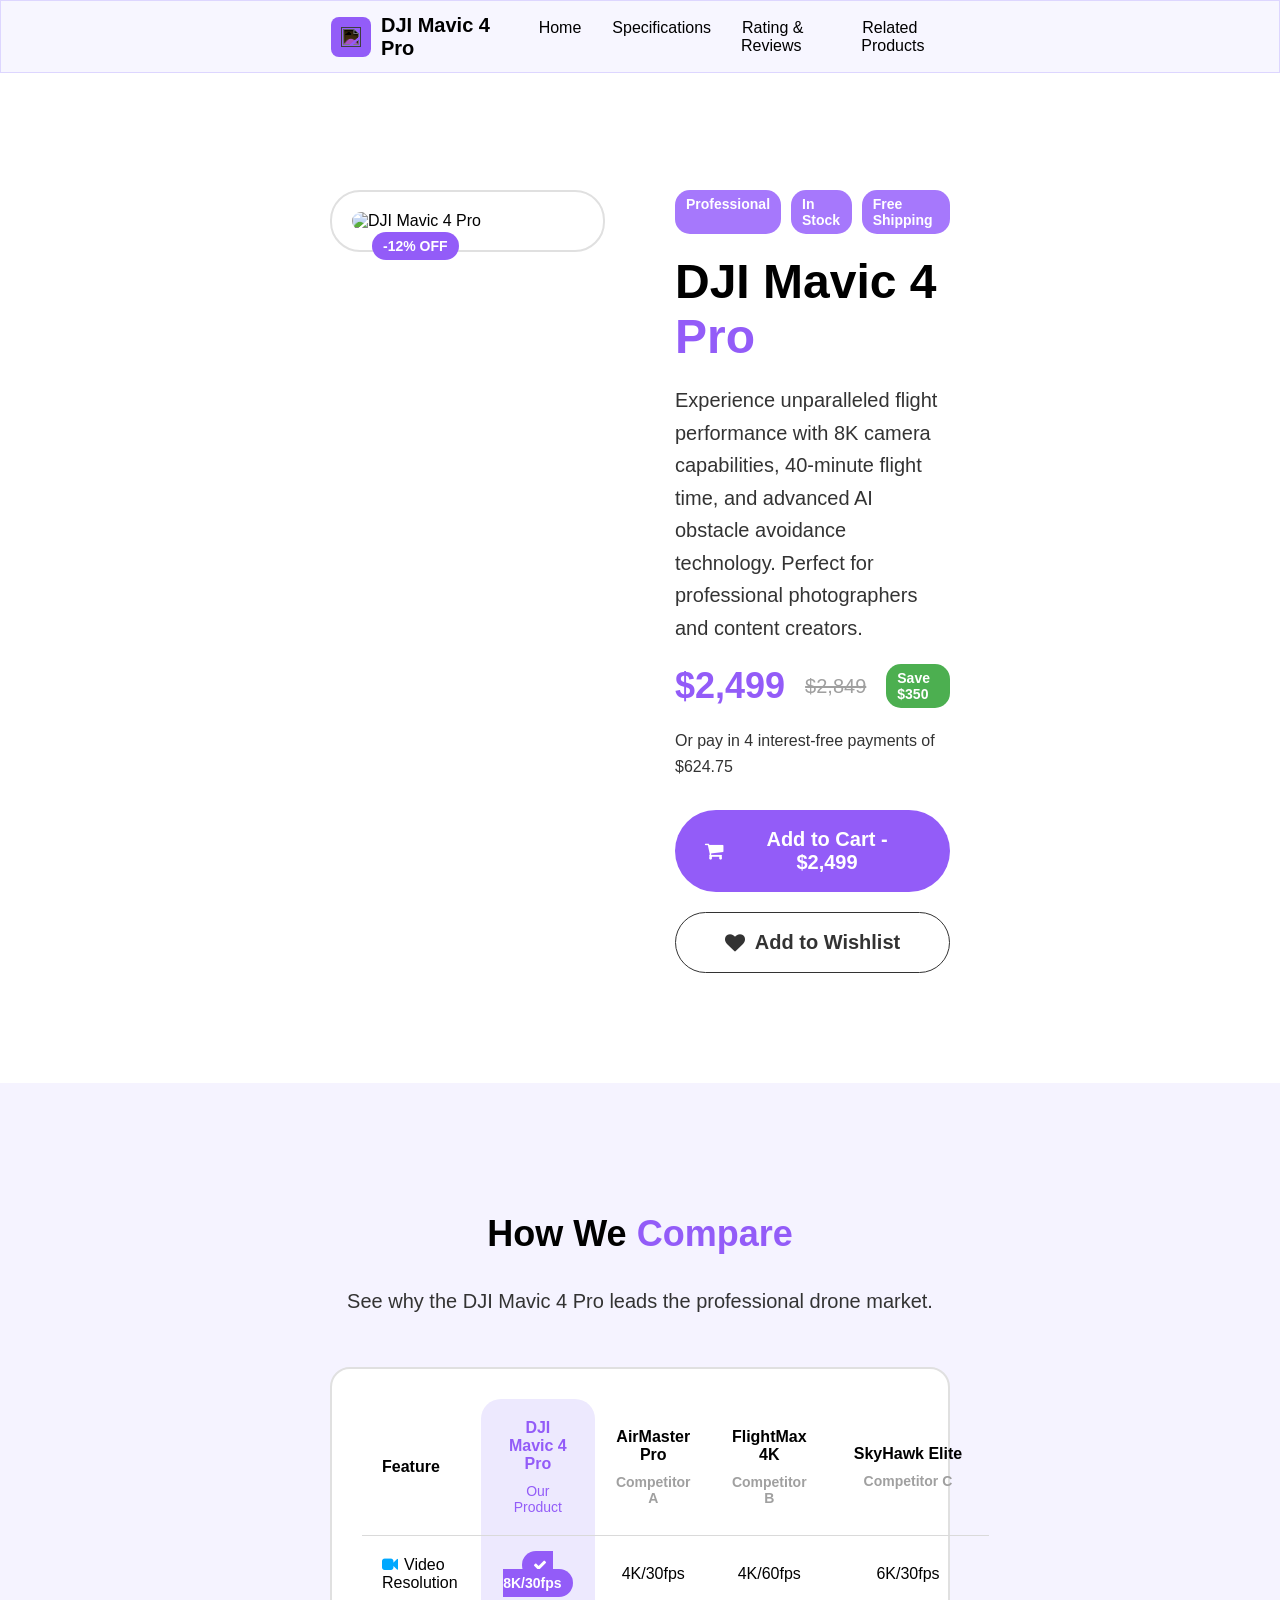
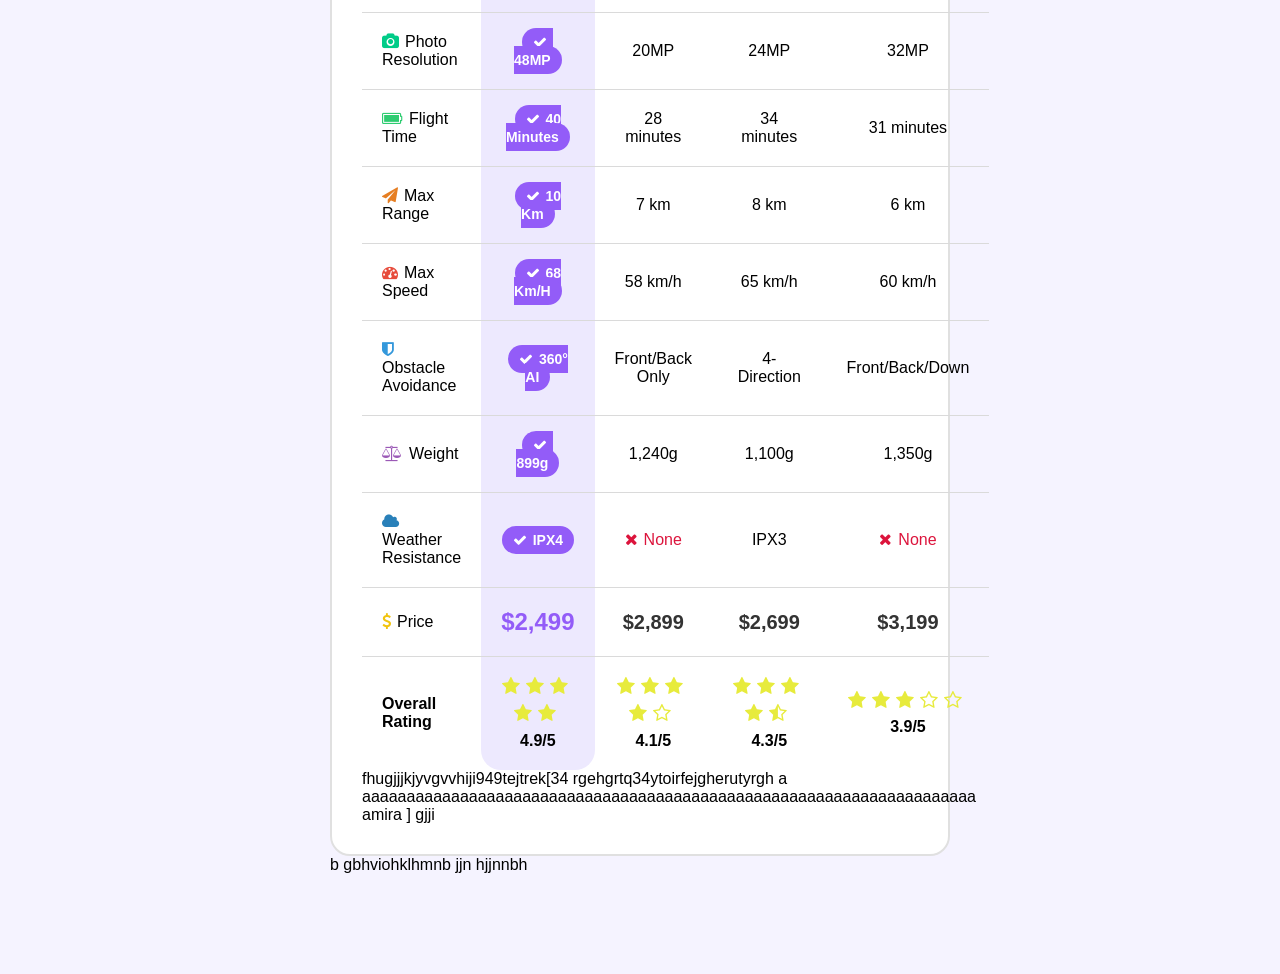
==== index.html @ bcc69028 "Add files via upload" ====
<!DOCTYPE html>
<html lang="en">

<head>
    <meta charset="UTF-8">
    <meta name="viewport" content="width=device-width, initial-scale=1.0">
    <title>Assessment 3</title>
    <link rel="stylesheet" href="style.css">
    <link rel="stylesheet" href="https://cdnjs.cloudflare.com/ajax/libs/font-awesome/4.7.0/css/font-awesome.min.css">
</head>

<body>
    <header class="header container">
        <nav class="nav">
            <div class="nav-title">
                <div class="nav-logo">
                    <img src="images/icon.svg" alt="">
                </div>
                <h1 class="nav-title-text">DJI Mavic 4 Pro</h1>
            </div>
            <ul class="nav-links">
                <li><a href="#home">Home</a></li>
                <li><a href="#specs">Specifications</a></li>
                <li><a href="#">Rating & Reviews</a></li>
                <li><a href="#">Related Products</a></li>
            </ul>
        </nav>
    </header>

    <section id="home" class="section main-section">
        <div class="main-image-box">
            <img src="images/main-image.png" alt="DJI Mavic 4 Pro" class="main-image">
            <span class="badge">-12% OFF</span>
        </div>
        <div class="main-details">
            <div class="d-flex tags">
                <span class="tag badge">Professional</span>
                <span class="tag badge">In Stock</span>
                <span class="tag badge">Free Shipping</span>
            </div>
            <h1 class="main-title">DJI Mavic 4 <span class="highlight">Pro</span></h1>
            <p class="main-description">
                Experience unparalleled flight performance with 8K camera capabilities, 40-minute flight time, and
                advanced AI obstacle avoidance technology. Perfect for professional photographers and content creators.
            </p>
            <div class="d-flex align-center ">
                <span class="discount-price">$2,499</span>
                <span class="original-price">$2,849</span>
                <span class="saved badge">Save $350</span>
            </div>
            <p class="installment">Or pay in 4 interest-free payments of $624.75</p>
            <button class="btn primary"><i class="fa fa-shopping-cart"></i> Add to Cart - $2,499</button>
            <button class="btn secondary"><i class="fa fa-heart"></i> Add to Wishlist</button>
        </div>
    </section>

    <section id="specs" class="section specs-section">
        <div class="specs-header">
            <h2 class="">How We <span class="highlight">Compare</span></h2>
            <p class="specs-description">See why the DJI Mavic 4 Pro leads the professional drone market.</p>
        </div>
        <div class="card card-secandry">
            <table class="specs-table">
                <thead>
                    <tr>
                        <th>Feature</th>
                        <th class="highlight-col">
                            DJI Mavic 4 Pro
                            <span class="comp-sub our-prod-sub">Our Product</span>
                        </th>
                        <th>
                            AirMaster Pro
                            <span class="comp-sub">Competitor A</span>
                        </th>
                        <th>
                            FlightMax 4K
                            <span class="comp-sub">Competitor B</span>
                        </th>
                        <th>
                            SkyHawk Elite
                            <span class="comp-sub">Competitor C</span>
                        </th>
                    </tr>
                </thead>
                <tbody>
                    <!-- Video Resolution -->
                    <tr>
                        <td><i class="fa fa-video-camera feature-icon icon-video"></i>Video Resolution</td>
                        <td class="highlight-col"><span class="badge"><i class="fa fa-check"></i>8K/30fps</span></td>
                        <td>4K/30fps</td>
                        <td>4K/60fps</td>
                        <td>6K/30fps</td>
                    </tr>
                    <!-- Photo Resolution -->
                    <tr>
                        <td><i class="fa fa-camera feature-icon icon-photo"></i>Photo Resolution</td>
                        <td class="highlight-col"><span class="badge"><i class="fa fa-check"></i>48MP</span></td>
                        <td>20MP</td>
                        <td>24MP</td>
                        <td>32MP</td>
                    </tr>
                    <!-- Flight Time -->
                    <tr>
                        <td><i class="fa fa-battery-full feature-icon icon-flight"></i>Flight Time</td>
                        <td class="highlight-col"><span class="badge"><i class="fa fa-check"></i>40 minutes</span></td>
                        <td>28 minutes</td>
                        <td>34 minutes</td>
                        <td>31 minutes</td>
                    </tr>
                    <!-- Max Range -->
                    <tr>
                        <td><i class="fa fa-paper-plane feature-icon icon-range"></i>Max Range</td>
                        <td class="highlight-col"><span class="badge"><i class="fa fa-check"></i>10 km</span></td>
                        <td>7 km</td>
                        <td>8 km</td>
                        <td>6 km</td>
                    </tr>
                    <!-- Max Speed -->
                    <tr>
                        <td><i class="fa fa-dashboard feature-icon icon-speed"></i>Max Speed</td>
                        <td class="highlight-col"><span class="badge"><i class="fa fa-check"></i>68 km/h</span></td>
                        <td>58 km/h</td>
                        <td>65 km/h</td>
                        <td>60 km/h</td>
                    </tr>
                    <!-- Obstacle Avoidance -->
                    <tr>
                        <td><i class="fa fa-shield feature-icon icon-avoid"></i>Obstacle Avoidance</td>
                        <td class="highlight-col"><span class="badge"><i class="fa fa-check"></i>360° AI</span></td>
                        <td class="alert-text">Front/Back Only</td>
                        <td class="alert-text">4-Direction</td>
                        <td class="alert-text">Front/Back/Down</td>
                    </tr>
                    <!-- Weight -->
                    <tr>
                        <td><i class="fa fa-balance-scale feature-icon icon-weight"></i>Weight</td>
                        <td class="highlight-col"><span class="badge"><i class="fa fa-check"></i>899g</span></td>
                        <td>1,240g</td>
                        <td>1,100g</td>
                        <td>1,350g</td>
                    </tr>
                    <!-- Weather Resistance -->
                    <tr>
                        <td><i class="fa fa-cloud feature-icon icon-weather"></i>Weather Resistance</td>
                        <td class="highlight-col"><span class="badge"><i class="fa fa-check"></i>IPX4</span></td>
                        <td class="cross-text"><i class="fa fa-times"></i>None</td>
                        <td>IPX3</td>
                        <td class="cross-text"><i class="fa fa-times"></i>None</td>
                    </tr>
                    <!-- Price -->
                    <tr>
                        <td><i class="fa fa-usd feature-icon icon-price"></i>Price</td>
                        <td class="highlight-col"><span class="price-text">$2,499</span></td>
                        <td class="price-text">$2,899</td>
                        <td class="price-text">$2,699</td>
                        <td class="price-text">$3,199</td>
                    </tr>
                    <!-- Overall Rating -->
                    <tr>
                        <td>Overall Rating</td>
                        <td class="highlight-col">
                            <div class="rating-stars">
                                <i class="fa fa-star"></i><i class="fa fa-star"></i><i class="fa fa-star"></i><i
                                    class="fa fa-star"></i><i class="fa fa-star"></i>
                            </div>
                            <span class="rating-val">4.9/5</span>
                        </td>
                        <td>
                            <div class="rating-stars">
                                <i class="fa fa-star"></i><i class="fa fa-star"></i><i class="fa fa-star"></i><i
                                    class="fa fa-star"></i><i class="fa fa-star-o"></i>
                            </div>
                            <span class="rating-val">4.1/5</span>
                        </td>
                        <td>
                            <div class="rating-stars">
                                <i class="fa fa-star"></i><i class="fa fa-star"></i><i class="fa fa-star"></i><i
                                    class="fa fa-star"></i><i class="fa fa-star-half-o"></i>
                            </div>
                            <span class="rating-val">4.3/5</span>
                        </td>
                        <td>
                            <div class="rating-stars">
                                <i class="fa fa-star"></i><i class="fa fa-star"></i><i class="fa fa-star"></i><i
                                    class="fa fa-star-o"></i><i class="fa fa-star-o"></i>
                            </div>
                            <span class="rating-val">3.9/5</span>
                        </td>
                    </tr>
                </tbody>
            </table>

            <div>
                                                                                                                                                                                                                                                                                                                                                                                                                                  fhugjjjkjyvgvvhiji949tejtrek[34
                                                                                                                                                                                                                                                                                                                                                                                                                                  rgehgrtq34ytoirfejgherutyrgh                                                                                a                                              aaaaaaaaaaaaaaaaaaaaaaaaaaaaaaaaaaaaaaaaaaaaaaaaaaaaaaaaaaaaaaaaaaaaa                                        amira ]                                                                                          gjji
            </div>
        </div>b gbhviohklhmnb                                                                                                 jjn hjjnnbh  </section>


</body>

</html>
---- style.css ----
body {
    padding: 0;
    margin: 0;
    font-family: sans-serif;
}

* {
    box-sizing: border-box;
}

h1 {
    font-size: 3rem;
}

h2 {
    font-size: 2.25rem;
}

p {
    font-size: 1.25rem;
    line-height: 1.625;
    color: #333;
}

/************* Common *************/

.container {
    padding-inline: 330px;
}

.d-flex {
    display: flex;
}

.section {
    padding-block: 100px;
    padding-inline: 330px;
}

.justify-content-between {
    justify-content: space-between;
}

.align-center {
    align-items: center;
}

.badge {
    color: #fff;
    font-size: 14px;
    font-weight: bold;
    padding: 6px 11px;
    border-radius: 15px;
    text-transform: capitalize;
}

.highlight {
    color: #935cf8;
}

.btn {
    display: inline-flex;
    align-items: center;
    gap: 10px;
    padding: 18px 30px;
    border-radius: 50vw;
    font-size: 1.25rem;
    font-weight: bold;
    cursor: pointer;
    border: none;
    justify-content: center;
    margin-inline-end: 10px;
    margin-block: 10px;
    transition: all 0.3s ease-in-out;
}

.btn:hover {
    transform: scale(1.05);
    box-shadow: 0px 4px 15px rgba(0, 0, 0, 0.2);
}

.btn:active {
    transform: scale(1);
    box-shadow: none;
}

.btn.primary {
    background-color: #935cf8;
    color: #fff;
    width: 100%;
}

.btn.secondary {
    background-color: #fff;
    color: #333;
    width: 100%;
    border: 1px solid #333;
}

.card {
    border: 2px solid #e0e0e0;
    border-radius: 20px;
    padding: 30px;
    border: 2px solid #bbb9b9;
}

.card-secandry {
    background-color: #fff;
    border: 2px solid #e0e0e0;
}

/************* Header *************/

.header {
    background-color: oklch(96.914% 0.01616 293.61 / 0.753);
    height: 73px;
    width: 100%;
    position: fixed;
    top: 0;
    left: 0;
    right: 0;
    z-index: 1000;
    align-content: center;
    border: 1px solid oklch(89.4% .057 293.283);
    backdrop-filter: blur(12px);
}

.nav {
    display: flex;
    justify-content: space-between;
    align-items: center;
}

.nav-title {
    display: flex;
    align-items: center;
    gap: 10px;
}

.nav-logo {
    background-color: #935cf8;
    border-radius: 8px;
    padding: 10px;
    display: flex;
}

.nav-logo img {
    filter: invert(1);
    height: 20px;
    width: 20px;
    align-items: center;
}

.nav-title-text {
    font-size: 1.25rem;
    font-weight: bold;
    margin-block: 0;
}

.nav-links {
    display: flex;
    gap: 30px;
}

.nav-links li {
    list-style: none;
}

.nav-links a {
    text-decoration: none;
    color: #000;
    position: relative;
    transition: all 0.5s ease-in-out;
    padding-inline: 1px;
}

.nav-links a:hover {
    color: #935cf8;
}

.nav-links a::after {
    content: '';
    display: block;
    width: 0%;
    height: 2px;
    background-color: #935cf8;
    position: absolute;
    bottom: -5px;
    transition: all 0.5s;
}

.nav-links a.active::after {
    width: 100%;
}

.nav-links a:hover::after {
    width: 100%;
}




/************* Main Section *************/
.main-section {
    display: grid;
    gap: 70px;
    grid-template-columns: 1fr 1fr;
    min-height: 100vh;
    align-items: flex-start;
    padding-top: 190px;
}

.main-image-box {
    position: relative;
    padding: 20px;
    border: 2px solid #e0e0e0;
    border-radius: 30px;
}

.main-image {
    width: 100%;
    border-radius: 15px;
    height: 500px;
    object-fit: cover;
    object-position: top;
}

.main-image-box .badge {
    position: absolute;
    top: 40px;
    left: 40px;
    background-color: #935cf8;
}

.main-details .tags {
    gap: 10px;
    margin-bottom: 20px;
}

.main-details .tag {
    background-color: #a678fc;
}

.main-title {
    font-weight: bold;
    margin-block: 0;
}

.main-description {
    font-size: 1.25rem;
    margin-block: 20px;
    line-height: 1.625;
    color: #333;
}

.discount-price {
    font-size: 2.25rem;
    font-weight: bold;
    color: #935cf8;
    margin-right: 20px;
}

.original-price {
    font-size: 1.25rem;
    color: #a0a0a0;
    text-decoration: line-through;
    margin-right: 20px;
}

.saved {
    background-color: #4caf50;
}

.installment {
    font-size: 1rem;
    color: #333;
    margin-block: 20px;
}






/************* Specs Section *************/
.specs-section {
    background-color: #f5f3ff;
}

.specs-header {
    text-align: center;
    margin-bottom: 50px;
}

table {
    width: 100%;
    border-collapse: collapse;
}

tr {
    border-bottom: .5px solid #dadada;
    padding-block: 10px;
}

th,
td {
    padding: 20px 20px;
    text-align: center;
}

th:first-child,
td:first-child {
    text-align: left;
}

.highlight-col {
    background-color: #ede9fe;
}

th:nth-child(2) {
    color: #935cf8;
}

.highlight-col .badge {
    background-color: #935cf8;
}

.comp-sub {
    display: block;
    font-size: 0.875rem;
    color: #a0a0a0;
    margin-top: 10px;
}

.our-prod-sub {
    display: block;
    font-size: 0.875rem;
    color: #935cf8;
    font-weight: normal;
}

tr i {
    margin-inline-end: 6px;
}

th:nth-child(2) {
    border-top-left-radius: 20px;
    border-top-right-radius: 20px;
}

tr:last-child td:nth-child(2) {
    border-bottom-left-radius: 20px;
    border-bottom-right-radius: 20px;
}

tbody tr:last-child {
    border-bottom: none;
    font-weight: bold;
}

tbody tr:last-child i {
    color: #e7eb3c;
    margin-block-end: 8px;
    font-size: larger;
}

td:has(i.fa-times) {
    color: crimson;
}
.icon-video { color: #00a8ff; }
.icon-photo { color: #00cc88; }
.icon-flight { color: #2ecc71; }
.icon-range { color: #e67e22; }
.icon-speed { color: #e74c3c; }
.icon-avoid { color: #3498db; }
.icon-weight { color: #9b59b6; }
.icon-weather { color: #2980b9; }
.icon-price { color: #f1c40f; }

.price-text{
    font-size: 1.25rem;
    color: #333;
    margin-block: 20px;
    font-weight: bold;
}

.highlight-col .price-text{
    color: #935cf8;
    font-size: 1.5rem;
}
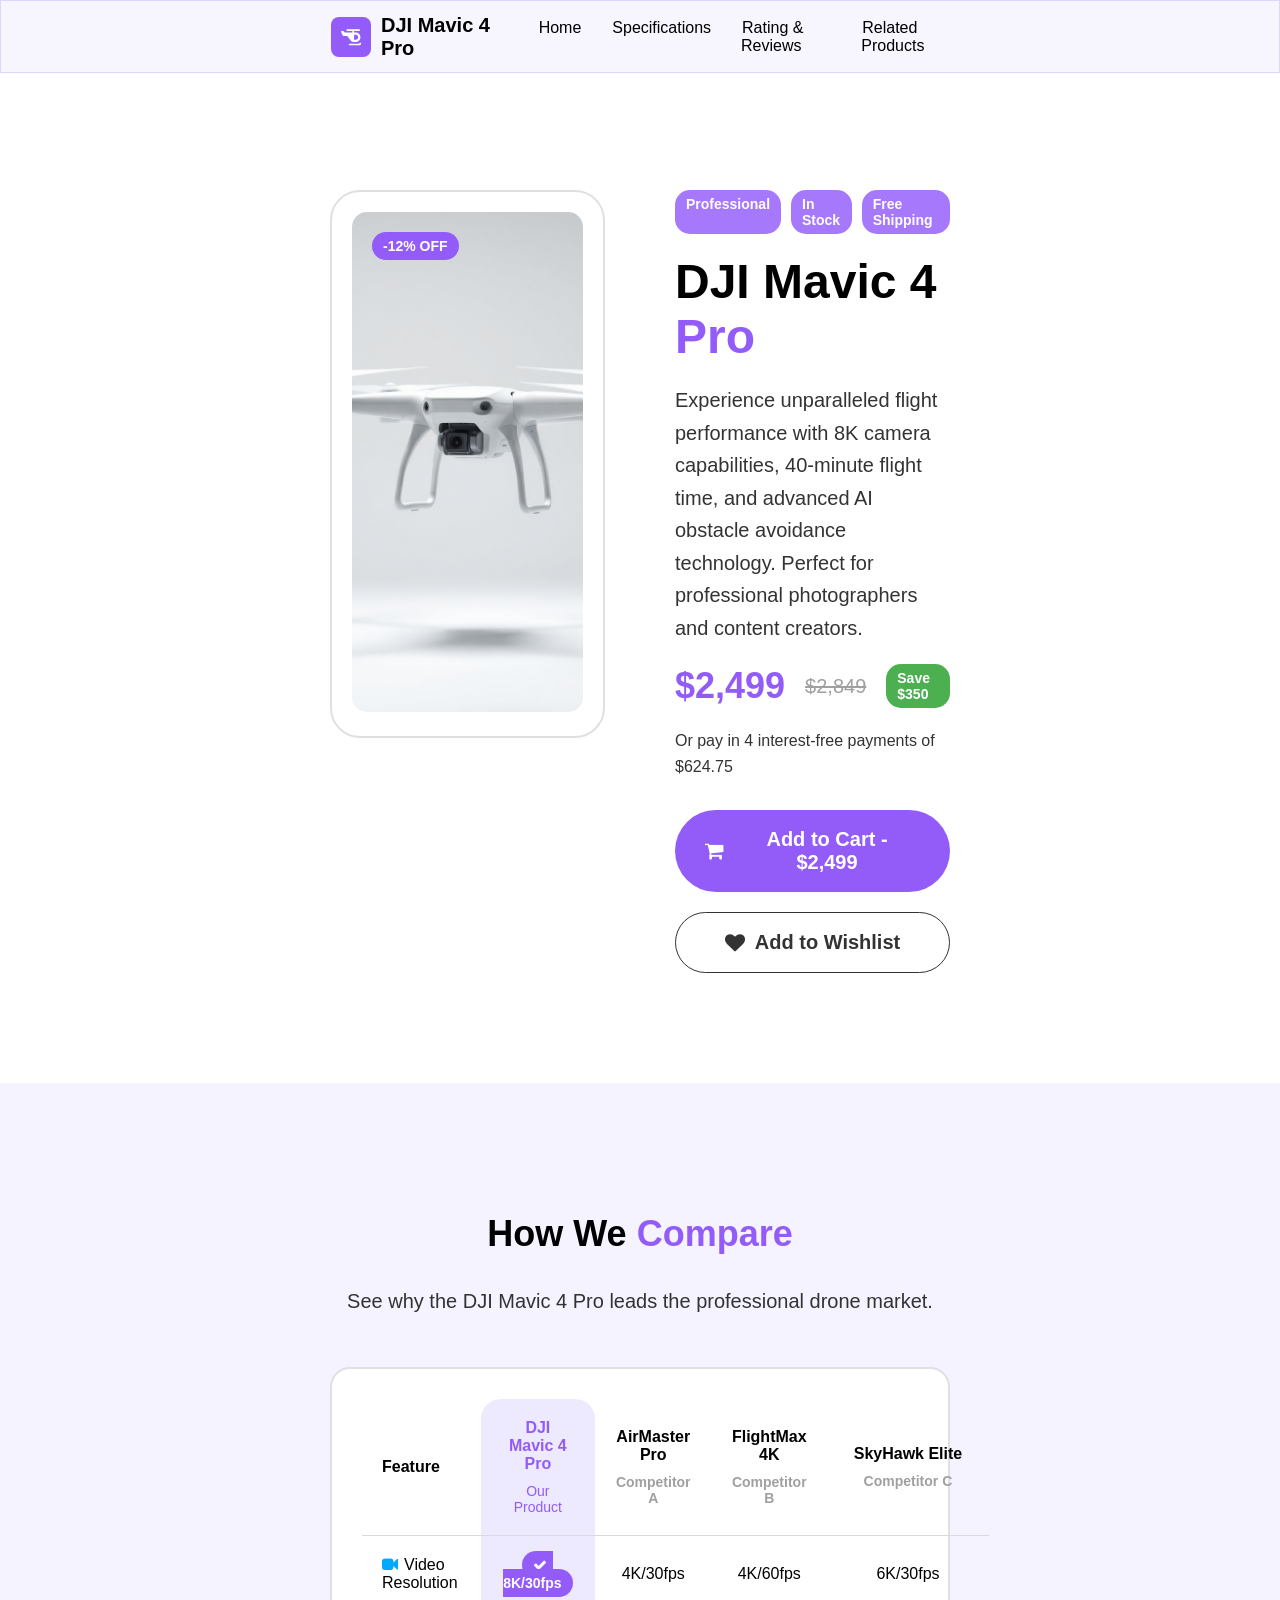
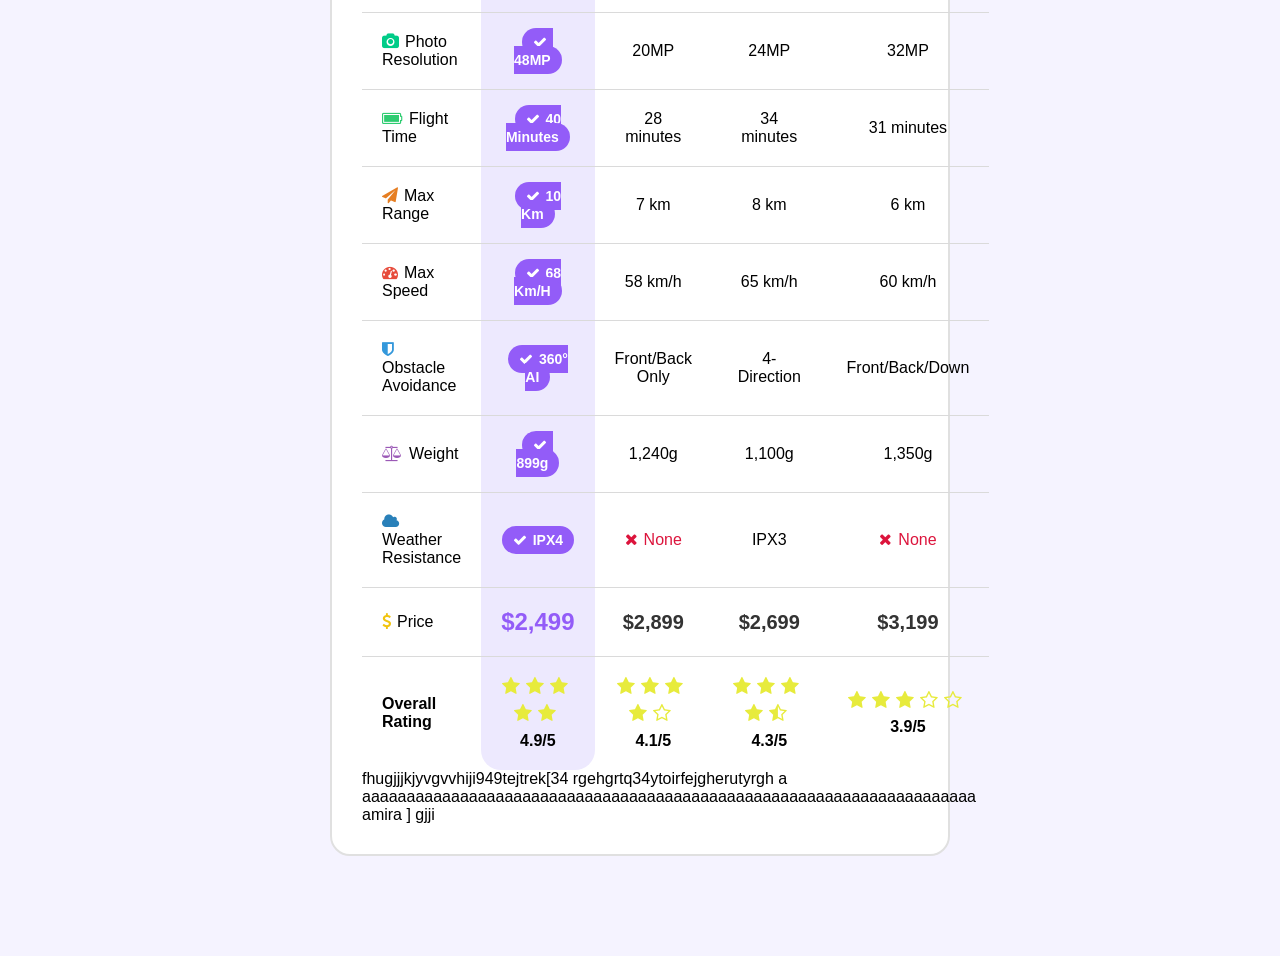
==== commit 1c7e535f: "add images" ====
--- a/index.html
+++ b/index.html
@@ -194,7 +194,8 @@
                                                                                                                                                                                                                                                                                                                                                                                                                                   fhugjjjkjyvgvvhiji949tejtrek[34
                                                                                                                                                                                                                                                                                                                                                                                                                                   rgehgrtq34ytoirfejgherutyrgh                                                                                a                                              aaaaaaaaaaaaaaaaaaaaaaaaaaaaaaaaaaaaaaaaaaaaaaaaaaaaaaaaaaaaaaaaaaaaa                                        amira ]                                                                                          gjji
             </div>
-        </div>b gbhviohklhmnb                                                                                                 jjn hjjnnbh  </section>
+        </div> 
+    </section>
 
 
 </body>
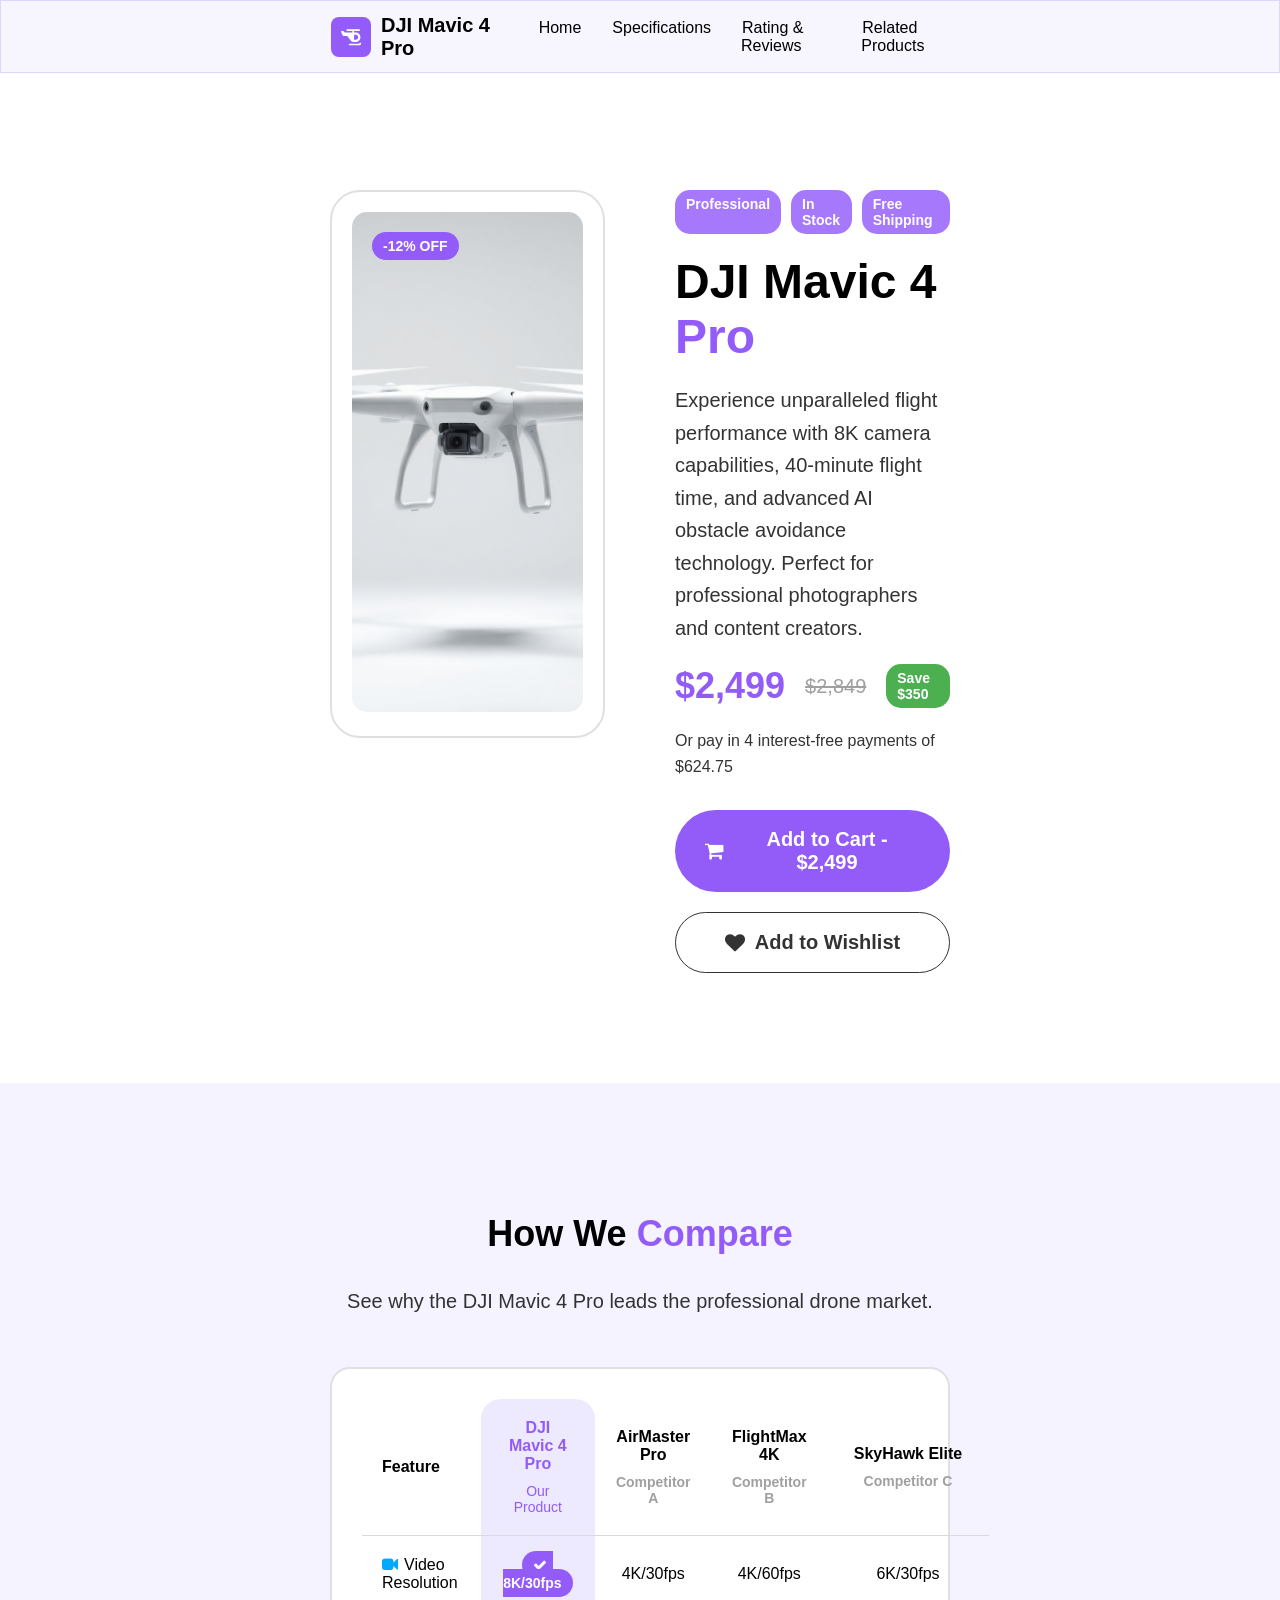
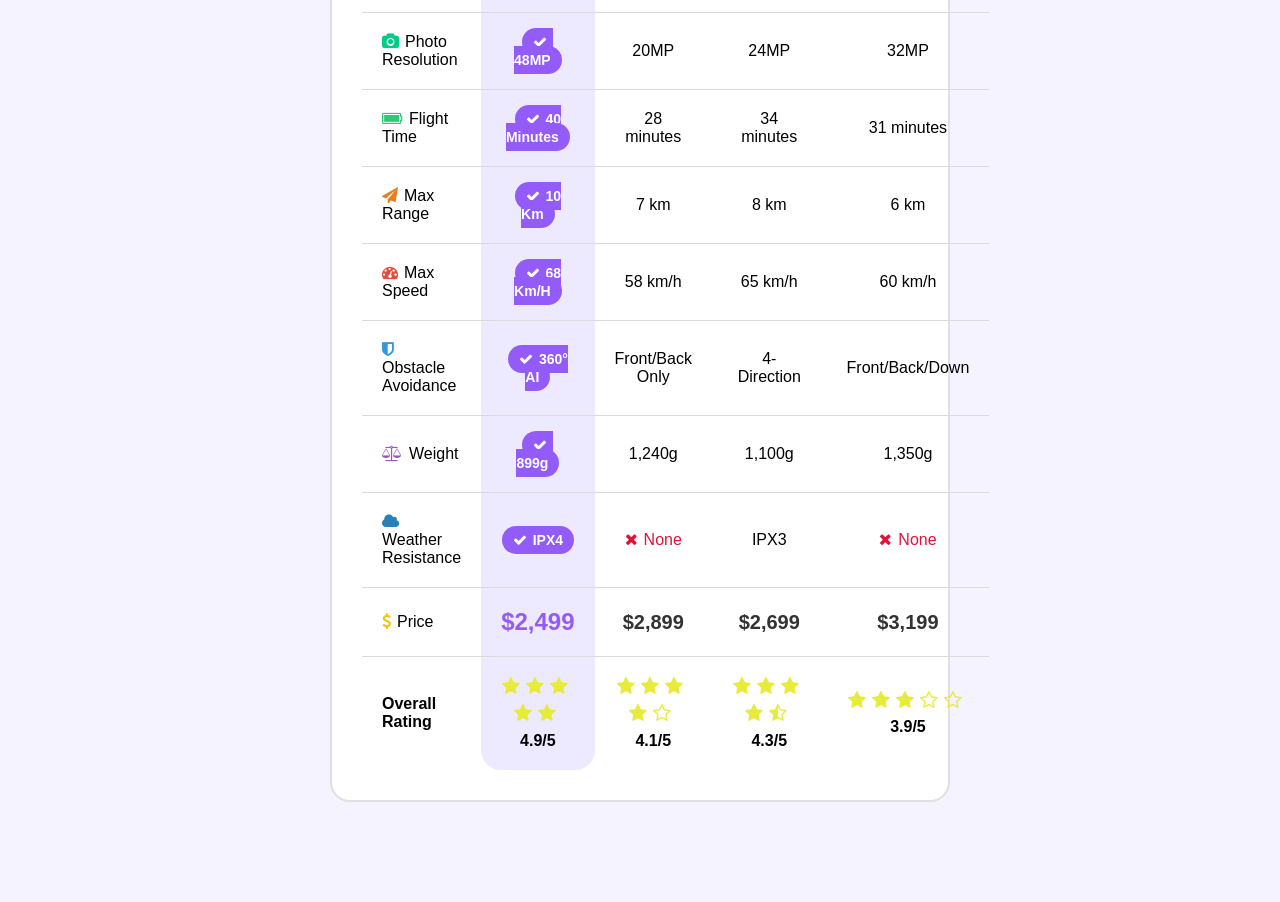
==== commit d044032a: "commit" ====
--- a/index.html
+++ b/index.html
@@ -189,11 +189,6 @@
                     </tr>
                 </tbody>
             </table>
-
-            <div>
-                                                                                                                                                                                                                                                                                                                                                                                                                                  fhugjjjkjyvgvvhiji949tejtrek[34
-                                                                                                                                                                                                                                                                                                                                                                                                                                  rgehgrtq34ytoirfejgherutyrgh                                                                                a                                              aaaaaaaaaaaaaaaaaaaaaaaaaaaaaaaaaaaaaaaaaaaaaaaaaaaaaaaaaaaaaaaaaaaaa                                        amira ]                                                                                          gjji
-            </div>
         </div> 
     </section>
 
